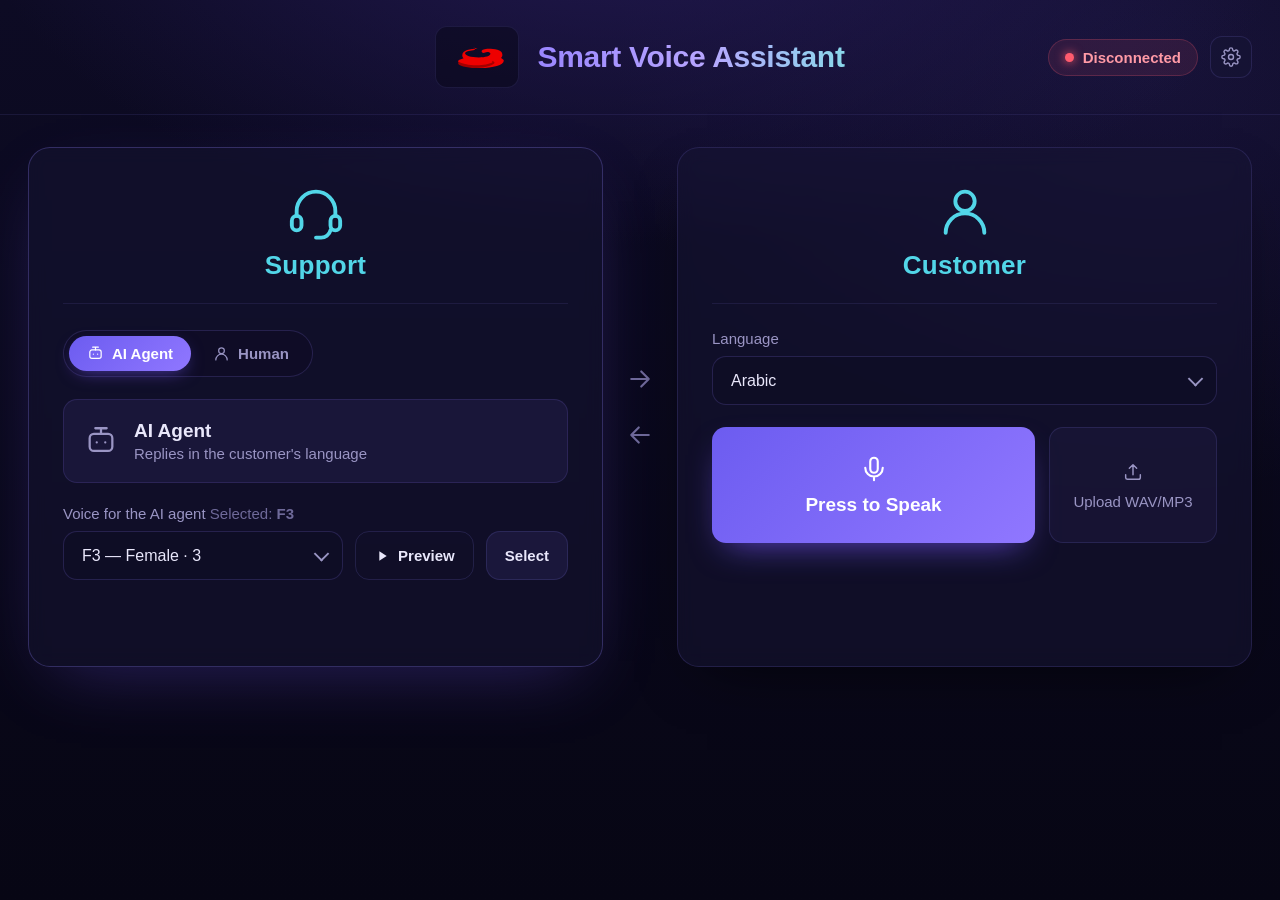
==== index.html @ 59315c90 "Smart Voice Assistant — multilingual contact-centre voice UI Phase 1: two-panel Support/Customer UI " ====
<!DOCTYPE html>
<html lang="en">
<head>
  <meta charset="UTF-8" />
  <meta name="viewport" content="width=device-width, initial-scale=1.0" />
  <title>Smart Voice Assistant</title>
  <link rel="icon" href="assets/default-logo.svg" />
  <link rel="stylesheet" href="css/styles.css" />
</head>
<body>

  <!-- ============ Header ============ -->
  <header class="topbar">
    <div class="brand">
      <div class="brand__logo" id="brandLogo"><!-- logo injected by app.js --></div>
      <h1 class="brand__title" id="appTitle">Smart Voice Assistant</h1>
    </div>
    <div class="topbar__right">
      <span class="status" id="statusPill" title="Backend connection">
        <span class="dot"></span><span id="statusText">Disconnected</span>
      </span>
      <a class="icon-btn" href="settings.html" title="Settings" aria-label="Settings">
        <svg viewBox="0 0 24 24" fill="none" stroke="currentColor" stroke-width="1.7"
             stroke-linecap="round" stroke-linejoin="round">
          <circle cx="12" cy="12" r="3"/>
          <path d="M19.4 15a1.65 1.65 0 0 0 .33 1.82l.06.06a2 2 0 1 1-2.83 2.83l-.06-.06a1.65 1.65 0 0 0-1.82-.33 1.65 1.65 0 0 0-1 1.51V21a2 2 0 1 1-4 0v-.09A1.65 1.65 0 0 0 9 19.4a1.65 1.65 0 0 0-1.82.33l-.06.06a2 2 0 1 1-2.83-2.83l.06-.06a1.65 1.65 0 0 0 .33-1.82 1.65 1.65 0 0 0-1.51-1H3a2 2 0 1 1 0-4h.09A1.65 1.65 0 0 0 4.6 9a1.65 1.65 0 0 0-.33-1.82l-.06-.06a2 2 0 1 1 2.83-2.83l.06.06a1.65 1.65 0 0 0 1.82.33H9a1.65 1.65 0 0 0 1-1.51V3a2 2 0 1 1 4 0v.09a1.65 1.65 0 0 0 1 1.51 1.65 1.65 0 0 0 1.82-.33l.06-.06a2 2 0 1 1 2.83 2.83l-.06.06a1.65 1.65 0 0 0-.33 1.82V9a1.65 1.65 0 0 0 1.51 1H21a2 2 0 1 1 0 4h-.09a1.65 1.65 0 0 0-1.51 1z"/>
        </svg>
      </a>
    </div>
  </header>

  <!-- ============ Stage ============ -->
  <main class="stage">

    <!-- ---------- Support ---------- -->
    <section class="panel is-active" id="supportPanel">
      <div class="vu" id="supportVu" aria-hidden="true"></div>
      <div class="panel__head">
        <div class="panel__icon">
          <svg viewBox="0 0 24 24" fill="none" stroke="currentColor" stroke-width="1.6"
               stroke-linecap="round" stroke-linejoin="round">
            <path d="M4 14v-2a8 8 0 0 1 16 0v2"/>
            <path d="M4 14a2 2 0 0 1 2 2v2a2 2 0 0 1-2 2 2 2 0 0 1-2-2v-2a2 2 0 0 1 2-2z"/>
            <path d="M20 14a2 2 0 0 0-2 2v2a2 2 0 0 0 2 2 2 2 0 0 0 2-2v-2a2 2 0 0 0-2-2z"/>
            <path d="M18 20a4 4 0 0 1-4 3h-2"/>
          </svg>
        </div>
        <h2 class="panel__title">Support</h2>
      </div>

      <div class="panel__body">
        <!-- mode toggle -->
        <div class="segment" role="tablist" aria-label="Support mode">
          <button id="modeAi" class="is-on" role="tab" aria-selected="true">
            <svg viewBox="0 0 24 24" fill="none" stroke="currentColor" stroke-width="1.7"
                 stroke-linecap="round" stroke-linejoin="round">
              <rect x="4" y="7" width="16" height="12" rx="3"/>
              <path d="M12 7V4M9 13h.01M15 13h.01M8 3h8"/>
            </svg>
            AI Agent
          </button>
          <button id="modeHuman" role="tab" aria-selected="false">
            <svg viewBox="0 0 24 24" fill="none" stroke="currentColor" stroke-width="1.7"
                 stroke-linecap="round" stroke-linejoin="round">
              <circle cx="12" cy="8" r="4"/>
              <path d="M4 21a8 8 0 0 1 16 0"/>
            </svg>
            Human
          </button>
        </div>

        <!-- AI agent view -->
        <div id="aiView" class="mode-view">
          <div class="infocard">
            <div class="infocard__icon">
              <svg viewBox="0 0 24 24" fill="none" stroke="currentColor" stroke-width="1.6"
                   stroke-linecap="round" stroke-linejoin="round">
                <rect x="4" y="7" width="16" height="12" rx="3"/>
                <path d="M12 7V4M9 13h.01M15 13h.01M8 3h8"/>
              </svg>
            </div>
            <div>
              <p class="infocard__title">AI Agent</p>
              <p class="infocard__sub">Replies in the customer's language</p>
            </div>
          </div>

          <div class="field" style="margin-top:22px">
            <label class="field__label" for="voiceSelect">
              Voice for the AI agent <span class="hint">Selected: <b id="voiceSelected">F1</b></span>
            </label>
            <div class="voice-row">
              <div class="select-wrap">
                <select id="voiceSelect" aria-label="AI agent voice"></select>
              </div>
              <button class="btn btn--ghost" id="previewVoice">
                <svg viewBox="0 0 24 24" fill="currentColor"><path d="M8 5v14l11-7z"/></svg>
                Preview
              </button>
              <button class="btn" id="selectVoice">Select</button>
            </div>
          </div>
        </div>

        <!-- Human view -->
        <div id="humanView" class="mode-view" hidden>
          <div class="field">
            <label class="field__label" for="supportLang">Language</label>
            <div class="select-wrap">
              <select id="supportLang" class="lang-select" aria-label="Support agent language"></select>
            </div>
          </div>
          <div class="talk-row" style="margin-top:20px">
            <button class="talk-btn" data-side="support">
              <svg class="talk-ico" viewBox="0 0 24 24" fill="none" stroke="currentColor"
                   stroke-width="1.7" stroke-linecap="round" stroke-linejoin="round">
                <rect x="9" y="3" width="6" height="12" rx="3"/>
                <path d="M5 11a7 7 0 0 0 14 0M12 18v3"/>
              </svg>
              <span class="talk-label">Press to Speak</span>
            </button>
            <button class="upload-btn" data-side="support">
              <svg viewBox="0 0 24 24" fill="none" stroke="currentColor" stroke-width="1.6"
                   stroke-linecap="round" stroke-linejoin="round">
                <path d="M12 15V4M8 8l4-4 4 4"/><path d="M4 15v3a2 2 0 0 0 2 2h12a2 2 0 0 0 2-2v-3"/>
              </svg>
              Upload WAV/MP3
            </button>
          </div>
          <p class="clip-note" id="supportClip"></p>
        </div>
      </div>
    </section>

    <!-- ---------- Center arrows ---------- -->
    <div class="arrows" aria-hidden="true">
      <svg viewBox="0 0 24 24" fill="none" stroke="currentColor" stroke-width="1.7"
           stroke-linecap="round" stroke-linejoin="round"><path d="M5 12h14M13 6l6 6-6 6"/></svg>
      <svg viewBox="0 0 24 24" fill="none" stroke="currentColor" stroke-width="1.7"
           stroke-linecap="round" stroke-linejoin="round"><path d="M19 12H5M11 6l-6 6 6 6"/></svg>
    </div>

    <!-- ---------- Customer ---------- -->
    <section class="panel" id="customerPanel">
      <div class="vu" id="customerVu" aria-hidden="true"></div>
      <div class="panel__head">
        <div class="panel__icon">
          <svg viewBox="0 0 24 24" fill="none" stroke="currentColor" stroke-width="1.6"
               stroke-linecap="round" stroke-linejoin="round">
            <circle cx="12" cy="8" r="4"/><path d="M4 21a8 8 0 0 1 16 0"/>
          </svg>
        </div>
        <h2 class="panel__title">Customer</h2>
      </div>

      <div class="panel__body">
        <div class="field">
          <label class="field__label" for="customerLang">Language</label>
          <div class="select-wrap">
            <select id="customerLang" class="lang-select" aria-label="Customer language"></select>
          </div>
        </div>

        <div class="talk-row">
          <button class="talk-btn" data-side="customer">
            <svg class="talk-ico" viewBox="0 0 24 24" fill="none" stroke="currentColor"
                 stroke-width="1.7" stroke-linecap="round" stroke-linejoin="round">
              <rect x="9" y="3" width="6" height="12" rx="3"/>
              <path d="M5 11a7 7 0 0 0 14 0M12 18v3"/>
            </svg>
            <span class="talk-label">Press to Speak</span>
          </button>
          <button class="upload-btn" data-side="customer">
            <svg viewBox="0 0 24 24" fill="none" stroke="currentColor" stroke-width="1.6"
                 stroke-linecap="round" stroke-linejoin="round">
              <path d="M12 15V4M8 8l4-4 4 4"/><path d="M4 15v3a2 2 0 0 0 2 2h12a2 2 0 0 0 2-2v-3"/>
            </svg>
            Upload WAV/MP3
          </button>
        </div>
        <p class="clip-note" id="customerClip"></p>
      </div>
    </section>

  </main>

  <input type="file" id="filePicker" accept="audio/wav,audio/mpeg,audio/mp3,.wav,.mp3" hidden />
  <div class="toast" id="toast"></div>

  <script src="js/yaml.js"></script>
  <script src="js/config.js"></script>
  <script src="js/langs.js"></script>
  <script src="js/tts.js"></script>
  <script src="js/stt.js"></script>
  <script src="js/llm.js"></script>
  <script src="js/pipeline.js"></script>
  <script src="js/app.js"></script>
</body>
</html>
---- css/styles.css ----
/* ============================================================
   Smart Voice Assistant — shared styles (Phase 1)
   Dark navy + purple gradient identity, cyan section titles.
   ============================================================ */

:root {
  --bg-0:        #070614;
  --bg-1:        #0d0b24;
  --glow:        #241a55;

  --panel-bg:    rgba(23, 20, 52, 0.55);
  --panel-brd:   rgba(124, 112, 220, 0.18);
  --panel-brd-2: rgba(124, 112, 220, 0.32);

  --card-bg:     rgba(38, 33, 78, 0.45);
  --field-bg:    rgba(15, 13, 38, 0.72);
  --field-brd:   rgba(124, 112, 220, 0.22);

  --text:        #e9e7fb;
  --muted:       #9a95c4;
  --muted-2:     #6f6a9a;

  --cyan:        #52d6e8;
  --purple:      #8b7bff;
  --purple-2:    #6d5cf0;

  --grad-title:  linear-gradient(90deg, #9a86ff 0%, #b7a6ff 55%, #8ad8ea 100%);
  --grad-btn:    linear-gradient(135deg, #6c5cf0 0%, #9077ff 100%);
  --grad-rec:    linear-gradient(135deg, #f45aa4 0%, #ff7d6a 100%);

  --ok:          #35d67f;
  --err:         #ff5b6e;

  --radius-lg:   22px;
  --radius-md:   14px;
  --radius-sm:   10px;

  --font: -apple-system, BlinkMacSystemFont, "Segoe UI", "Helvetica Neue",
          Arial, "Noto Sans", sans-serif;
}

* { box-sizing: border-box; }

html, body {
  margin: 0;
  padding: 0;
  min-height: 100vh;
}

body {
  font-family: var(--font);
  color: var(--text);
  background:
    radial-gradient(1100px 620px at 50% -140px, var(--glow) 0%, transparent 62%),
    radial-gradient(900px 700px at 90% 8%, rgba(80, 60, 170, 0.16) 0%, transparent 60%),
    linear-gradient(180deg, var(--bg-1) 0%, var(--bg-0) 100%);
  background-attachment: fixed;
  -webkit-font-smoothing: antialiased;
  text-rendering: optimizeLegibility;
}

/* ---------- Top header ---------- */
.topbar {
  position: relative;
  display: flex;
  align-items: center;
  justify-content: center;
  padding: 26px 32px;
  border-bottom: 1px solid rgba(124, 112, 220, 0.12);
}

.brand {
  display: flex;
  align-items: center;
  gap: 18px;
}

.brand__logo {
  width: 84px;
  height: 62px;
  border-radius: 12px;
  background: rgba(10, 9, 26, 0.55);
  border: 1px solid rgba(124, 112, 220, 0.14);
  display: flex;
  align-items: center;
  justify-content: center;
  overflow: hidden;
}
.brand__logo img,
.brand__logo svg { width: 60px; height: 44px; object-fit: contain; }

.brand__title {
  margin: 0;
  font-size: 30px;
  font-weight: 800;
  letter-spacing: -0.01em;
  background: var(--grad-title);
  -webkit-background-clip: text;
  background-clip: text;
  color: transparent;
}

/* status pill + settings gear live at the right edge */
.topbar__right {
  position: absolute;
  right: 28px;
  top: 50%;
  transform: translateY(-50%);
  display: flex;
  align-items: center;
  gap: 12px;
}

.status {
  display: inline-flex;
  align-items: center;
  gap: 9px;
  padding: 9px 16px;
  border-radius: 999px;
  font-size: 15px;
  font-weight: 600;
  background: rgba(255, 91, 110, 0.10);
  color: #ff9aa6;
  border: 1px solid rgba(255, 91, 110, 0.22);
}
.status .dot {
  width: 9px; height: 9px; border-radius: 50%;
  background: var(--err);
  box-shadow: 0 0 10px 1px rgba(255, 91, 110, 0.7);
}
.status.is-online {
  background: rgba(53, 214, 127, 0.10);
  color: #86e4ac;
  border-color: rgba(53, 214, 127, 0.24);
}
.status.is-online .dot {
  background: var(--ok);
  box-shadow: 0 0 10px 1px rgba(53, 214, 127, 0.7);
}

.icon-btn {
  display: inline-flex;
  align-items: center;
  justify-content: center;
  width: 42px; height: 42px;
  border-radius: 12px;
  background: rgba(23, 20, 52, 0.6);
  border: 1px solid var(--panel-brd);
  color: var(--muted);
  cursor: pointer;
  transition: color .18s, border-color .18s, background .18s;
  text-decoration: none;
}
.icon-btn:hover { color: var(--text); border-color: var(--panel-brd-2); background: rgba(38, 33, 78, 0.6); }
.icon-btn svg { width: 20px; height: 20px; }

/* ---------- Stage: two panels + center arrows ---------- */
.stage {
  display: grid;
  grid-template-columns: 1fr auto 1fr;
  align-items: stretch;
  gap: 22px;
  max-width: 1400px;
  margin: 0 auto;
  padding: 32px 28px 48px;
}

.panel {
  position: relative;
  background: var(--panel-bg);
  border: 1px solid var(--panel-brd);
  border-radius: var(--radius-lg);
  padding: 34px 34px 40px;
  backdrop-filter: blur(9px);
  -webkit-backdrop-filter: blur(9px);
  box-shadow: 0 24px 60px -30px rgba(0, 0, 0, 0.75);
  min-height: 520px;
}
.panel.is-active {
  border-color: var(--panel-brd-2);
  box-shadow: 0 24px 70px -28px rgba(120, 90, 255, 0.35);
}

.panel__head {
  display: flex;
  flex-direction: column;
  align-items: center;
  gap: 10px;
  padding-bottom: 22px;
  border-bottom: 1px solid rgba(124, 112, 220, 0.12);
}
.panel__icon { width: 58px; height: 58px; color: var(--cyan); }
.panel__icon svg { width: 100%; height: 100%; }
.panel__title {
  margin: 0;
  font-size: 26px;
  font-weight: 700;
  color: var(--cyan);
  letter-spacing: 0.01em;
}

/* VU meter (top-right of a panel) */
.vu {
  position: absolute;
  top: 34px; right: 30px;
  display: flex;
  align-items: flex-end;
  gap: 3px;
  height: 26px;
  opacity: 0.35;
}
.vu span {
  width: 4px;
  height: 6px;
  border-radius: 2px;
  background: var(--purple);
  transition: height .08s linear;
}
.panel.is-recording .vu { opacity: 1; }
.panel.is-recording .vu span { background: #f45aa4; }

.panel__body {
  display: flex;
  flex-direction: column;
  gap: 22px;
  padding-top: 26px;
}

/* ---------- Segmented mode toggle ---------- */
.segment {
  display: inline-flex;
  padding: 5px;
  gap: 4px;
  background: rgba(15, 13, 38, 0.6);
  border: 1px solid var(--field-brd);
  border-radius: 999px;
  width: fit-content;
}
.segment button {
  display: inline-flex;
  align-items: center;
  gap: 8px;
  border: 0;
  background: transparent;
  color: var(--muted);
  font: inherit;
  font-weight: 600;
  font-size: 15px;
  padding: 9px 18px;
  border-radius: 999px;
  cursor: pointer;
  transition: color .18s;
}
.segment button svg { width: 17px; height: 17px; }
.segment button.is-on {
  color: #fff;
  background: var(--grad-btn);
  box-shadow: 0 6px 18px -6px rgba(120, 90, 255, 0.6);
}

/* ---------- Info card (AI agent) ---------- */
.infocard {
  display: flex;
  align-items: center;
  gap: 16px;
  padding: 20px;
  background: var(--card-bg);
  border: 1px solid var(--panel-brd);
  border-radius: var(--radius-md);
}
.infocard__icon {
  flex: 0 0 auto;
  width: 34px; height: 34px;
  color: var(--muted);
}
.infocard__icon svg { width: 100%; height: 100%; }
.infocard__title { font-size: 19px; font-weight: 700; margin: 0 0 3px; }
.infocard__sub   { font-size: 15px; color: var(--muted); margin: 0; }

/* ---------- Fields ---------- */
.field { display: flex; flex-direction: column; gap: 9px; }
.field__label {
  font-size: 15px;
  color: var(--muted);
  font-weight: 500;
}
.field__label .hint { color: var(--muted-2); font-weight: 400; }

.select-wrap { position: relative; }
.select-wrap::after {
  content: "";
  position: absolute;
  right: 16px; top: 50%;
  width: 9px; height: 9px;
  border-right: 2px solid var(--muted);
  border-bottom: 2px solid var(--muted);
  transform: translateY(-70%) rotate(45deg);
  pointer-events: none;
}
select, input[type="text"], input[type="url"], input[type="password"] {
  width: 100%;
  font: inherit;
  font-size: 16px;
  color: var(--text);
  background: var(--field-bg);
  border: 1px solid var(--field-brd);
  border-radius: var(--radius-md);
  padding: 15px 18px;
  appearance: none;
  -webkit-appearance: none;
  outline: none;
  transition: border-color .18s, box-shadow .18s;
}
select { padding-right: 40px; cursor: pointer; }
select:focus, input:focus {
  border-color: rgba(139, 123, 255, 0.55);
  box-shadow: 0 0 0 3px rgba(139, 123, 255, 0.14);
}
select option { background: #14122c; color: var(--text); }

/* ---------- Voice picker row ---------- */
.voice-row { display: flex; gap: 12px; align-items: stretch; }
.voice-row .select-wrap { flex: 1 1 auto; }

.btn {
  display: inline-flex;
  align-items: center;
  justify-content: center;
  gap: 8px;
  font: inherit;
  font-weight: 600;
  font-size: 15px;
  color: var(--text);
  background: rgba(38, 33, 78, 0.55);
  border: 1px solid var(--panel-brd);
  border-radius: var(--radius-md);
  padding: 13px 18px;
  cursor: pointer;
  transition: border-color .18s, background .18s, transform .05s;
  white-space: nowrap;
}
.btn:hover { border-color: var(--panel-brd-2); background: rgba(48, 42, 96, 0.6); }
.btn:active { transform: translateY(1px); }
.btn svg { width: 16px; height: 16px; }
.btn--ghost { background: transparent; }
.btn--primary {
  background: var(--grad-btn);
  border: 0;
  color: #fff;
  box-shadow: 0 10px 26px -10px rgba(120, 90, 255, 0.7);
}
.btn--primary:hover { filter: brightness(1.06); background: var(--grad-btn); }

/* ---------- Talk controls ---------- */
.talk-row {
  display: grid;
  grid-template-columns: 1fr 168px;
  gap: 14px;
}
.talk-btn {
  display: flex;
  flex-direction: column;
  align-items: center;
  justify-content: center;
  gap: 10px;
  min-height: 116px;
  border: 0;
  border-radius: var(--radius-md);
  color: #fff;
  font: inherit;
  font-size: 19px;
  font-weight: 700;
  cursor: pointer;
  background: var(--grad-btn);
  box-shadow: 0 14px 34px -14px rgba(120, 90, 255, 0.75);
  transition: filter .18s, transform .05s;
}
.talk-btn:hover { filter: brightness(1.05); }
.talk-btn:active { transform: translateY(1px); }
.talk-btn .talk-ico { width: 30px; height: 30px; }
.talk-btn.is-recording {
  background: var(--grad-rec);
  box-shadow: 0 0 0 1px rgba(255, 122, 106, 0.5),
              0 0 34px 2px rgba(244, 90, 164, 0.5);
  animation: recPulse 1.5s ease-in-out infinite;
}
@keyframes recPulse {
  0%, 100% { box-shadow: 0 0 0 1px rgba(255,122,106,.5), 0 0 26px 1px rgba(244,90,164,.4); }
  50%      { box-shadow: 0 0 0 1px rgba(255,122,106,.6), 0 0 44px 5px rgba(244,90,164,.6); }
}
@media (prefers-reduced-motion: reduce) {
  .talk-btn.is-recording { animation: none; }
}

.upload-btn {
  display: flex;
  flex-direction: column;
  align-items: center;
  justify-content: center;
  gap: 10px;
  min-height: 116px;
  border-radius: var(--radius-md);
  background: rgba(30, 26, 62, 0.5);
  border: 1px solid var(--panel-brd);
  color: var(--muted);
  font-size: 15px;
  font-weight: 500;
  cursor: pointer;
  transition: border-color .18s, color .18s, background .18s;
}
.upload-btn:hover { border-color: var(--panel-brd-2); color: var(--text); background: rgba(40, 35, 80, 0.55); }
.upload-btn svg { width: 22px; height: 22px; }

/* recorded-clip note under the talk row */
.clip-note {
  font-size: 14px;
  color: var(--muted);
  min-height: 18px;
}
.clip-note b { color: var(--cyan); font-weight: 600; }

/* ---------- Center arrows ---------- */
.arrows {
  display: flex;
  flex-direction: column;
  align-items: center;
  justify-content: center;
  gap: 26px;
  color: var(--muted-2);
}
.arrows svg { width: 30px; height: 30px; }

/* ---------- Settings page ---------- */
.page {
  max-width: 940px;
  margin: 0 auto;
  padding: 30px 28px 60px;
}
.page__head { margin-bottom: 26px; }
.page__title { font-size: 26px; font-weight: 700; margin: 0 0 6px; }
.page__sub { color: var(--muted); margin: 0; font-size: 16px; }

.card {
  background: var(--panel-bg);
  border: 1px solid var(--panel-brd);
  border-radius: var(--radius-lg);
  padding: 28px 30px;
  margin-bottom: 22px;
  backdrop-filter: blur(9px);
  -webkit-backdrop-filter: blur(9px);
}
.card__title {
  display: flex;
  align-items: center;
  gap: 10px;
  font-size: 19px;
  font-weight: 700;
  margin: 0 0 4px;
  color: var(--text);
}
.card__title .tag {
  font-size: 12px;
  font-weight: 700;
  letter-spacing: .04em;
  text-transform: uppercase;
  color: var(--cyan);
  background: rgba(82, 214, 232, 0.1);
  border: 1px solid rgba(82, 214, 232, 0.22);
  padding: 3px 9px;
  border-radius: 7px;
}
.card__sub { color: var(--muted); font-size: 15px; margin: 0 0 20px; }

.grid-3 {
  display: grid;
  grid-template-columns: 1.1fr 1.6fr 1.3fr;
  gap: 16px;
  align-items: end;
}
.grid-3 + .grid-3 { margin-top: 16px; }

.logo-row { display: flex; align-items: center; gap: 22px; }
.logo-preview {
  width: 120px; height: 88px;
  border-radius: var(--radius-md);
  background: rgba(10, 9, 26, 0.6);
  border: 1px solid var(--panel-brd);
  display: flex; align-items: center; justify-content: center;
  overflow: hidden; flex: 0 0 auto;
}
.logo-preview img, .logo-preview svg { max-width: 90px; max-height: 66px; object-fit: contain; }

.actions {
  display: flex;
  align-items: center;
  gap: 14px;
  justify-content: flex-end;
  margin-top: 4px;
}
.actions .spacer { flex: 1 1 auto; }

.toast {
  position: fixed;
  left: 50%;
  bottom: 30px;
  transform: translateX(-50%) translateY(20px);
  background: rgba(18, 16, 42, 0.95);
  border: 1px solid var(--panel-brd-2);
  color: var(--text);
  padding: 13px 22px;
  border-radius: 12px;
  font-size: 15px;
  box-shadow: 0 18px 44px -18px rgba(0,0,0,.8);
  opacity: 0;
  pointer-events: none;
  transition: opacity .2s, transform .2s;
  z-index: 50;
}
.toast.show { opacity: 1; transform: translateX(-50%) translateY(0); }
.toast.err { border-color: rgba(255, 91, 110, 0.5); }
.toast.ok  { border-color: rgba(53, 214, 127, 0.5); }

.back-link {
  display: inline-flex; align-items: center; gap: 8px;
  color: var(--muted); text-decoration: none; font-size: 15px; font-weight: 500;
  margin-bottom: 18px;
}
.back-link:hover { color: var(--text); }
.back-link svg { width: 16px; height: 16px; }

.sr-only { position: absolute; width: 1px; height: 1px; overflow: hidden; clip: rect(0 0 0 0); }

:focus-visible { outline: 2px solid var(--purple); outline-offset: 2px; }

/* ---------- Responsive ---------- */
@media (max-width: 900px) {
  .stage { grid-template-columns: 1fr; }
  .arrows { flex-direction: row; padding: 4px 0; }
  .arrows svg:first-child { transform: rotate(90deg); }
  .arrows svg:last-child  { transform: rotate(90deg); }
  .grid-3 { grid-template-columns: 1fr; }
  .brand__title { font-size: 22px; }
  .topbar__right { position: static; transform: none; }
  .topbar { flex-direction: column; gap: 16px; }
}
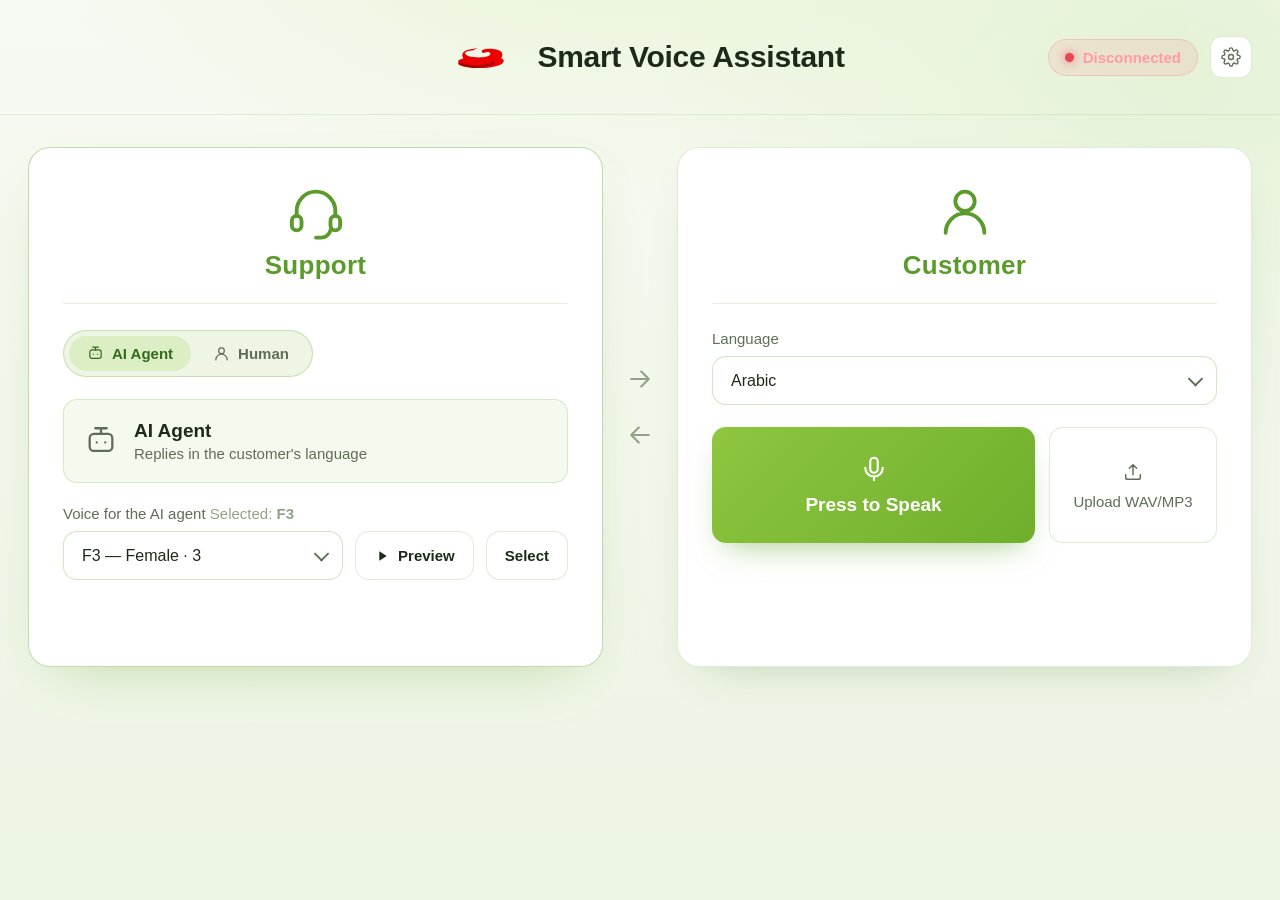
==== commit 44161a42: "Add selectable themes: green (Zain, light) + purple (dark) The UI was a single dark-purple design. A" ====
--- a/index.html
+++ b/index.html
@@ -1,9 +1,11 @@
 <!DOCTYPE html>
-<html lang="en">
+<html lang="en" data-theme="green">
 <head>
   <meta charset="UTF-8" />
   <meta name="viewport" content="width=device-width, initial-scale=1.0" />
   <title>Smart Voice Assistant</title>
+  <!-- apply the saved theme before first paint (no flash) -->
+  <script>try{document.documentElement.dataset.theme=localStorage.getItem('sva.theme')||'green';}catch(e){}</script>
   <link rel="icon" href="assets/default-logo.svg" />
   <link rel="stylesheet" href="css/styles.css" />
 </head>
--- a/css/styles.css
+++ b/css/styles.css
@@ -532,6 +532,103 @@
 
 :focus-visible { outline: 2px solid var(--purple); outline-offset: 2px; }
 
+/* ============================================================
+   GREEN THEME (Zain) — light. Applied via <html data-theme="green">.
+   Overrides the purple :root palette + the few hard-coded dark/purple
+   surfaces so the whole app flips to a light green identity.
+   The purple theme (data-theme="purple" or unset) stays untouched above.
+   ============================================================ */
+html[data-theme="green"] {
+  --bg-0:        #e9f2df;
+  --bg-1:        #f6faf1;
+  --glow:        #d8eec2;
+
+  --panel-bg:    #ffffff;
+  --panel-brd:   rgba(108, 168, 58, 0.22);
+  --panel-brd-2: rgba(108, 168, 58, 0.42);
+
+  --card-bg:     #f5faee;
+  --field-bg:    #ffffff;
+  --field-brd:   rgba(108, 168, 58, 0.30);
+
+  --text:        #1e2a19;
+  --muted:       #5f6d58;
+  --muted-2:     #93a189;
+
+  --cyan:        #5a9b2c;          /* section titles + icons → Zain green */
+  --purple:      #7fbb35;
+  --purple-2:    #6aa62a;
+
+  --grad-title:  none;
+  --grad-btn:    linear-gradient(135deg, #8ec63f 0%, #6faf2c 100%);
+  --grad-rec:    linear-gradient(135deg, #ff6b6b 0%, #f0455f 100%);
+
+  --ok:          #37a852;
+  --err:         #e5484d;
+}
+
+/* light page background */
+html[data-theme="green"] body {
+  background:
+    radial-gradient(1100px 620px at 50% -170px, #e4f3cf 0%, transparent 60%),
+    radial-gradient(900px 700px at 92% 6%, rgba(150, 205, 90, 0.18) 0%, transparent 58%),
+    linear-gradient(180deg, #f7faf3 0%, #ecf4e3 100%);
+}
+
+/* header + dividers */
+html[data-theme="green"] .topbar,
+html[data-theme="green"] .panel__head { border-bottom-color: rgba(108, 168, 58, 0.16); }
+html[data-theme="green"] .brand__logo { background: transparent; border: 0; }
+html[data-theme="green"] .brand__title { background: none; color: var(--text); -webkit-text-fill-color: var(--text); }
+
+/* solid-title needs the clip reset so the dark colour shows */
+html[data-theme="green"] .icon-btn { background: #ffffff; }
+html[data-theme="green"] .icon-btn:hover { background: #f0f6e8; }
+
+/* panels: soft light shadow instead of heavy dark */
+html[data-theme="green"] .panel { box-shadow: 0 20px 46px -30px rgba(60, 90, 30, 0.35); }
+html[data-theme="green"] .panel.is-active { box-shadow: 0 22px 54px -28px rgba(108, 168, 58, 0.40); }
+
+/* VU meter */
+html[data-theme="green"] .panel.is-recording .vu span { background: #f0455f; }
+
+/* segmented toggle */
+html[data-theme="green"] .segment { background: #eef5e4; }
+html[data-theme="green"] .segment button.is-on {
+  color: #33691e;
+  background: #dcefc4;
+  box-shadow: none;
+}
+
+/* select dropdown list + focus ring */
+html[data-theme="green"] select option { background: #ffffff; color: var(--text); }
+html[data-theme="green"] select:focus,
+html[data-theme="green"] input:focus {
+  border-color: rgba(108, 168, 58, 0.65);
+  box-shadow: 0 0 0 3px rgba(108, 168, 58, 0.16);
+}
+
+/* generic + primary buttons */
+html[data-theme="green"] .btn { background: #ffffff; }
+html[data-theme="green"] .btn:hover { background: #f0f6e8; }
+html[data-theme="green"] .btn--ghost { background: transparent; }
+html[data-theme="green"] .btn--primary { box-shadow: 0 10px 24px -10px rgba(108, 168, 58, 0.6); }
+
+/* talk + upload buttons */
+html[data-theme="green"] .talk-btn { box-shadow: 0 14px 32px -14px rgba(108, 168, 58, 0.65); }
+html[data-theme="green"] .upload-btn { background: #ffffff; }
+html[data-theme="green"] .upload-btn:hover { background: #f0f6e8; }
+
+/* settings cards + tag + logo preview + toast */
+html[data-theme="green"] .card { background: #ffffff; }
+html[data-theme="green"] .card__title .tag {
+  color: #5a9b2c;
+  background: rgba(108, 168, 58, 0.12);
+  border-color: rgba(108, 168, 58, 0.28);
+}
+html[data-theme="green"] .logo-preview { background: #f5faee; }
+html[data-theme="green"] .toast { background: #ffffff; color: var(--text); box-shadow: 0 18px 44px -18px rgba(60, 90, 30, 0.35); }
+
 /* ---------- Responsive ---------- */
 @media (max-width: 900px) {
   .stage { grid-template-columns: 1fr; }
